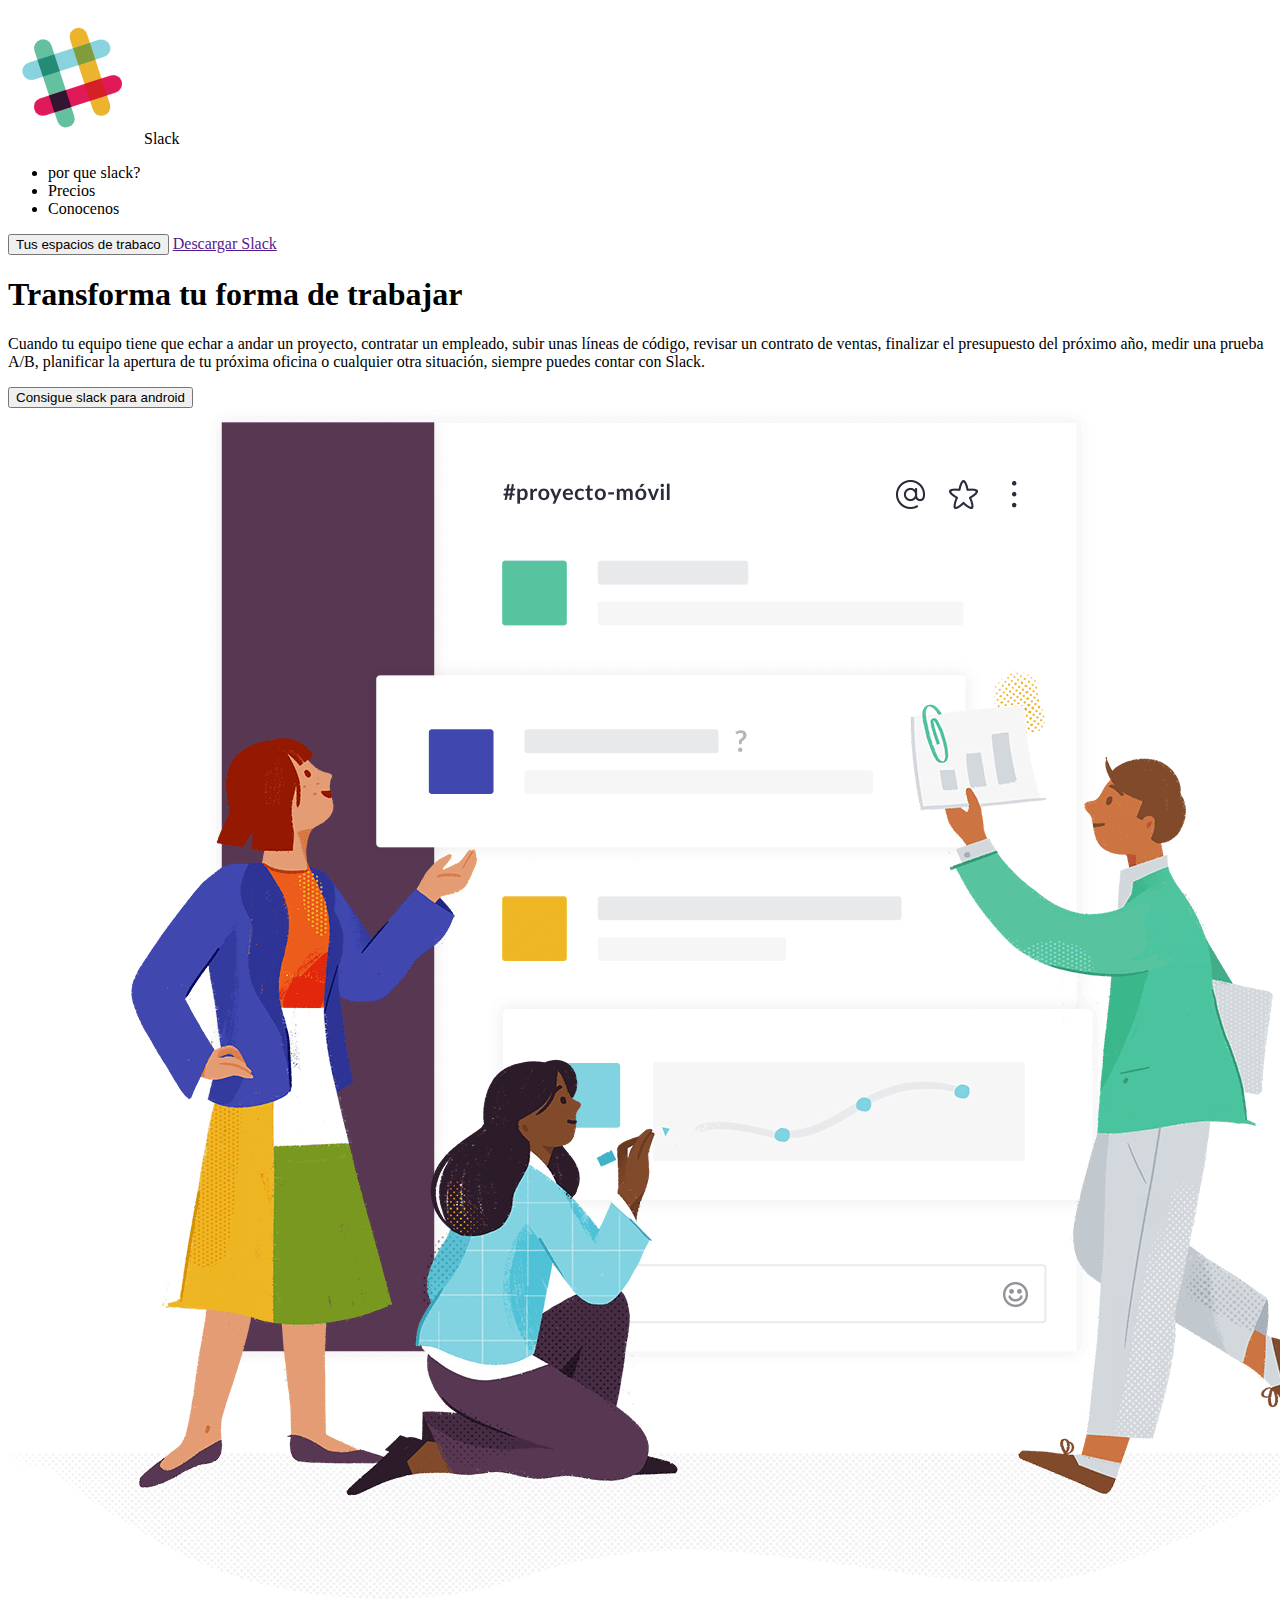
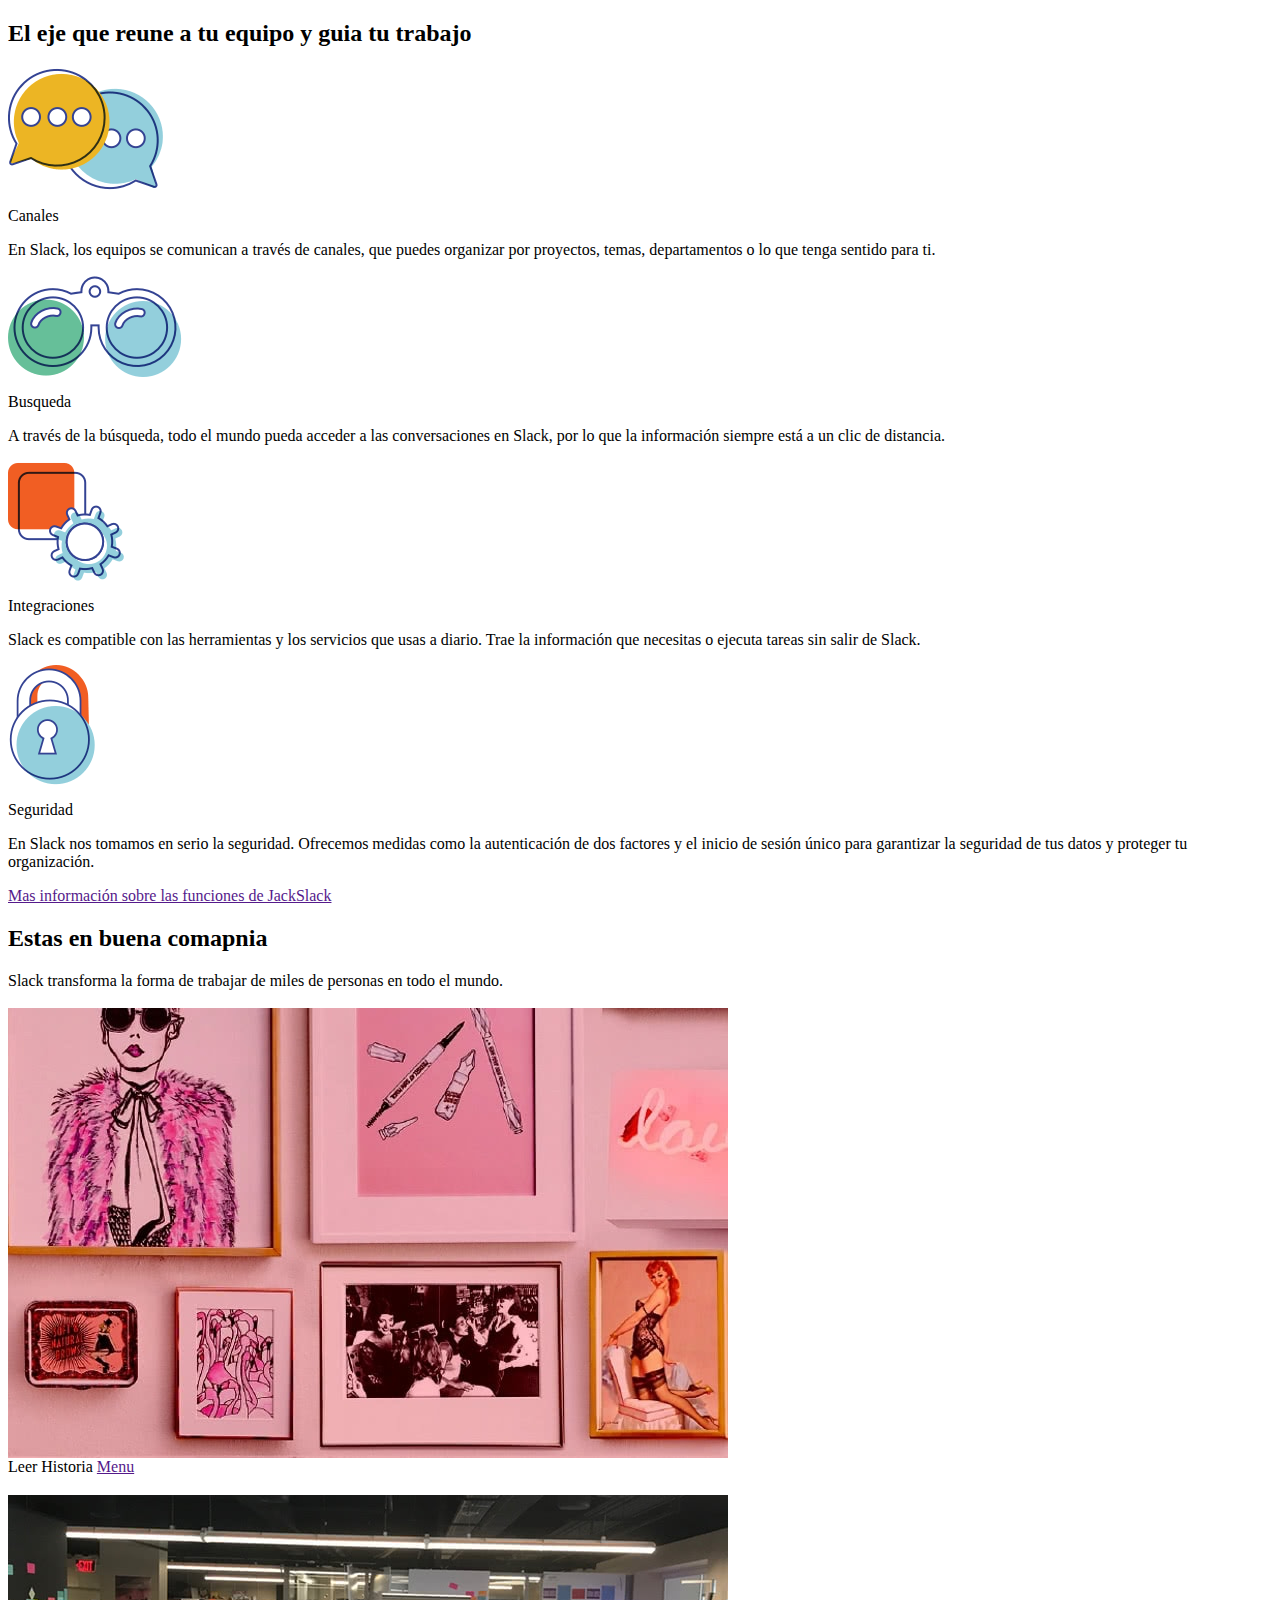
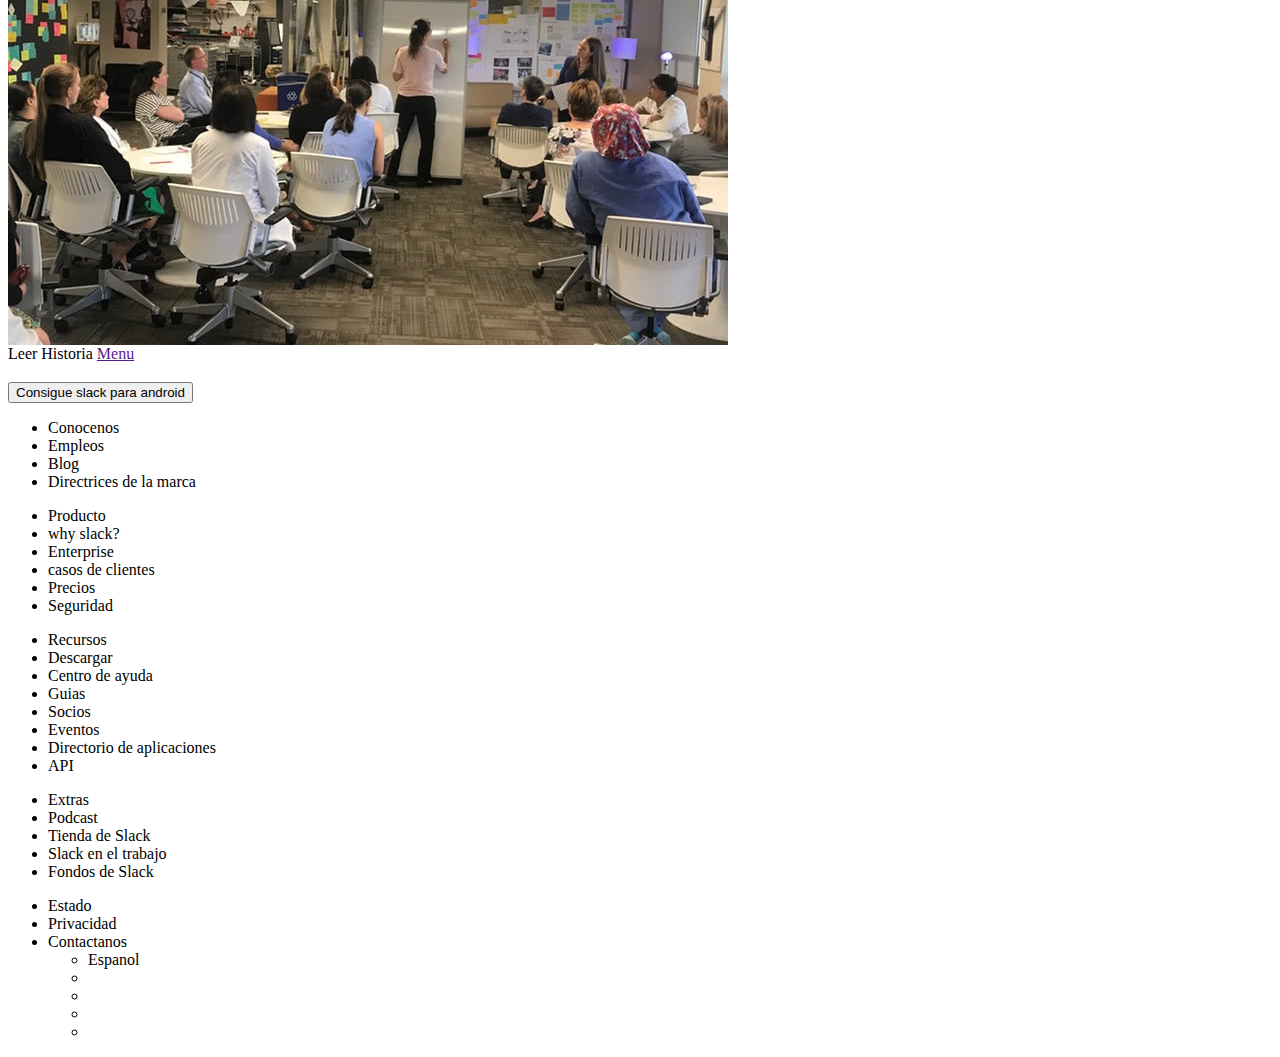
==== html/index.html @ 07c8bf9f "slack clone" ====
<html>
<head>
    <title>JackSlack</title>
    <link rel="stylesheet" href="https://use.fontawesome.com/releases/v5.4.1/css/all.css" integrity="sha384-5sAR7xN1Nv6T6+dT2mhtzEpVJvfS3NScPQTrOxhwjIuvcA67KV2R5Jz6kr4abQsz" crossorigin="anonymous">
</head>
    <body>
    
    <nav>
        <div class="container"><span><img src="images/logo.png">Slack</i></span>
            <div class="text-right"><i class="fas fa-bars"></i></div>
        </div>
    </nav>
    <section class="side-menu">
        <div class="top-bar">
            <span><i class="fab fa-slack"></i></span>
            <ul>
                <li>por que slack?</li>
                <li>Precios</li>
                <li>Conocenos</li>
            </ul>
            <button>Tus espacios de trabaco</button>
            <a href=""><i class="fas fa-download"></i>Descargar Slack</a>

        </div>
    </section>
<header>
    <h1>Transforma tu forma de trabajar</h1>
    <p>Cuando tu equipo tiene que echar a andar un proyecto, contratar un empleado, subir unas líneas de código, revisar un contrato de ventas, finalizar el presupuesto del próximo año, medir una prueba A/B, planificar la apertura de tu próxima oficina o cualquier otra situación, siempre puedes contar con Slack.</p>
    <button>Consigue slack para android</button>
    <img src="images/header.png">
</header>


    <section class="team">
    <h2>El eje que reune a tu equipo y guia tu trabajo</h2>
    <article class="information">
            <img src="images/canales.png" alt="">
            <p>Canales</p>
            <p>En Slack, los equipos se comunican a través de canales, que puedes organizar por proyectos, temas, departamentos o lo que tenga sentido para ti.</p>
    </article>
    <article class="information">
        <img src="images/busqueda.png" alt="">
        <p>Busqueda</p>
        <p>A través de la búsqueda, todo el mundo pueda acceder a las conversaciones en Slack, por lo que la información siempre está a un clic de distancia.</p>
    </article>
    <article class="information">
        <img src="images/integraciones.png" alt="">
        <p>Integraciones</p>
        <p>Slack es compatible con las herramientas y los servicios que usas a diario. Trae la información que necesitas o ejecuta tareas sin salir de Slack.</p>
    </article>
    <article class="information">
        <img src="images/seguridad.png" alt="">
        <p>Seguridad</p>
        <p>En Slack nos tomamos en serio la seguridad. Ofrecemos medidas como la autenticación de dos factores y el inicio de sesión único para garantizar la seguridad de tus datos y proteger tu organización.</p>
        <a href="">Mas información sobre las funciones de JackSlack</a>
    </article>
    </section>
    <section class="buena-compania">
        <h2>Estas en buena comapnia</h2>
        <p>Slack transforma la forma de trabajar de miles de personas en todo el mundo.</p>
        <div class="news-container">
            <span></span>
            <h3></h3>
            <img src="images/not-1.jpg">
            <div class="news-bottom-bar">
                <span>Leer Historia</span>
                <a href="">Menu</a>
            </div>
        </div>
        <div class="news-container">
                <span></span>
                <h3></h3>
                <img src="images/not2.jpg">
                <div class="news-bottom-bar">
                    <span>Leer Historia</span>
                    <a href="">Menu</a>
                </div>
            </div>
    </section>
    <section class="download">
        <div class="companies"></div>
        <div class="download-block">
            <h3 class="download-header"></h3>
            <button>Consigue slack para android</button>
        </div>
    </section>
    <footer>
        <div class="top-footer">
        <img src="">
        <ul class="footer-menu">
            <li class="main-menu-item">Conocenos</li>
            <li>Empleos</li>
            <li>Blog</li>
            <li>Directrices de la marca</li>
        </ul>
        <ul class="footer-menu">
                <li class="main-menu-item">Producto</li>
                <li>why slack?</li>
                <li>Enterprise</li>
                <li>casos de clientes</li>
                <li>Precios</li>
                <li>Seguridad</li>
            </ul>
            <ul class="footer-menu">
                    <li class="main-menu-item">Recursos</li>
                    <li>Descargar</li>
                    <li>Centro de ayuda</li>
                    <li>Guias</li>
                    <li>Socios</li>
                    <li>Eventos</li>
                    <li>Directorio de aplicaciones</li>
                    <li>API</li>
                </ul>
            <ul class="footer-menu">
                        <li class="main-menu-item">Extras</li>
                        <li>Podcast</li>
                        <li>Tienda de Slack</li>
                        <li>Slack en el trabajo</li>
                        <li>Fondos de Slack</li>
                    </ul>
            </div>
            <div class="bottom-footer">
                <ul>
                    <li>Estado</li>
                    <li>Privacidad</li>
                    <li>Contactanos</li>
                <ul>
                    <li>Espanol</li>
                    <li><i class="fab fa-twitter"></i></li>
                    <li><i class="fab fa-facebook"></i></li>
                    <li><i class="fab fa-youtube"></i></li>
                    <li><i class="fab fa-linkedin"></i></li>
                </ul>
                </ul>
            </div>
    </footer>
    </body>
</html>
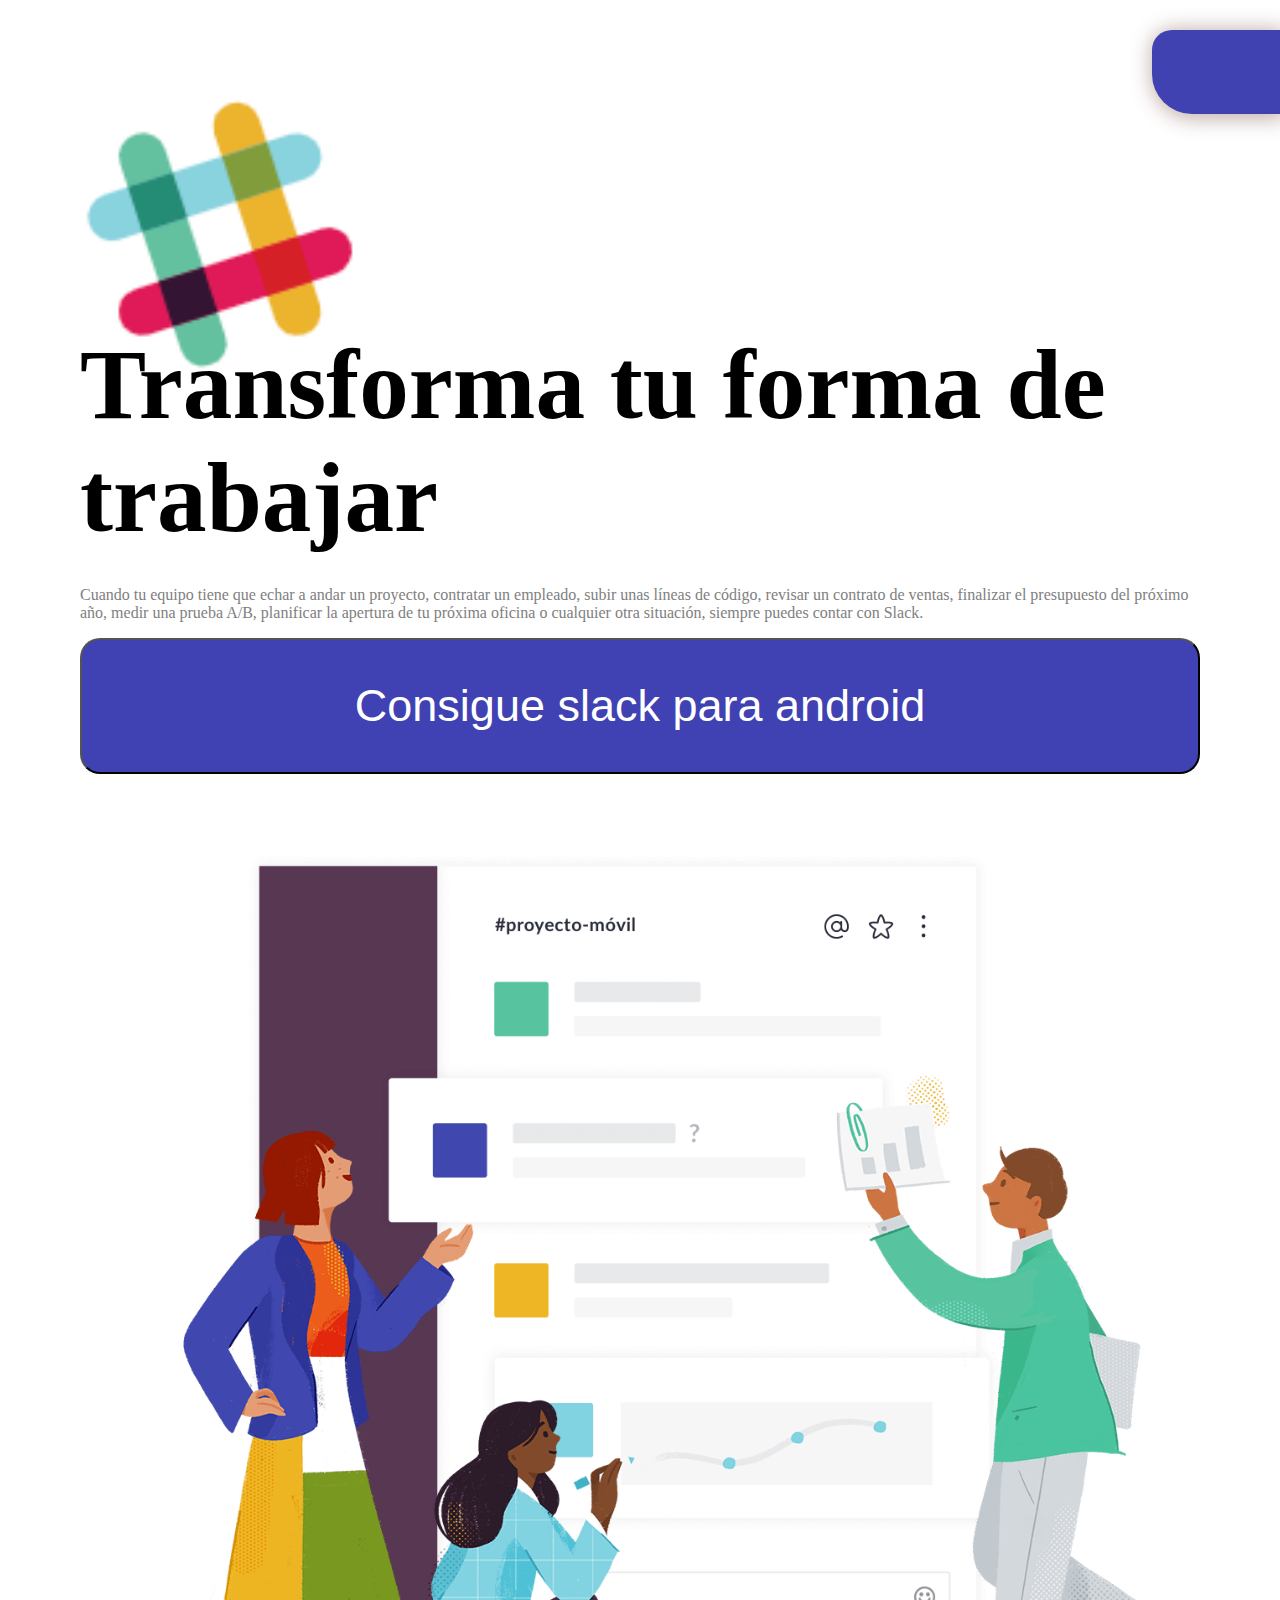
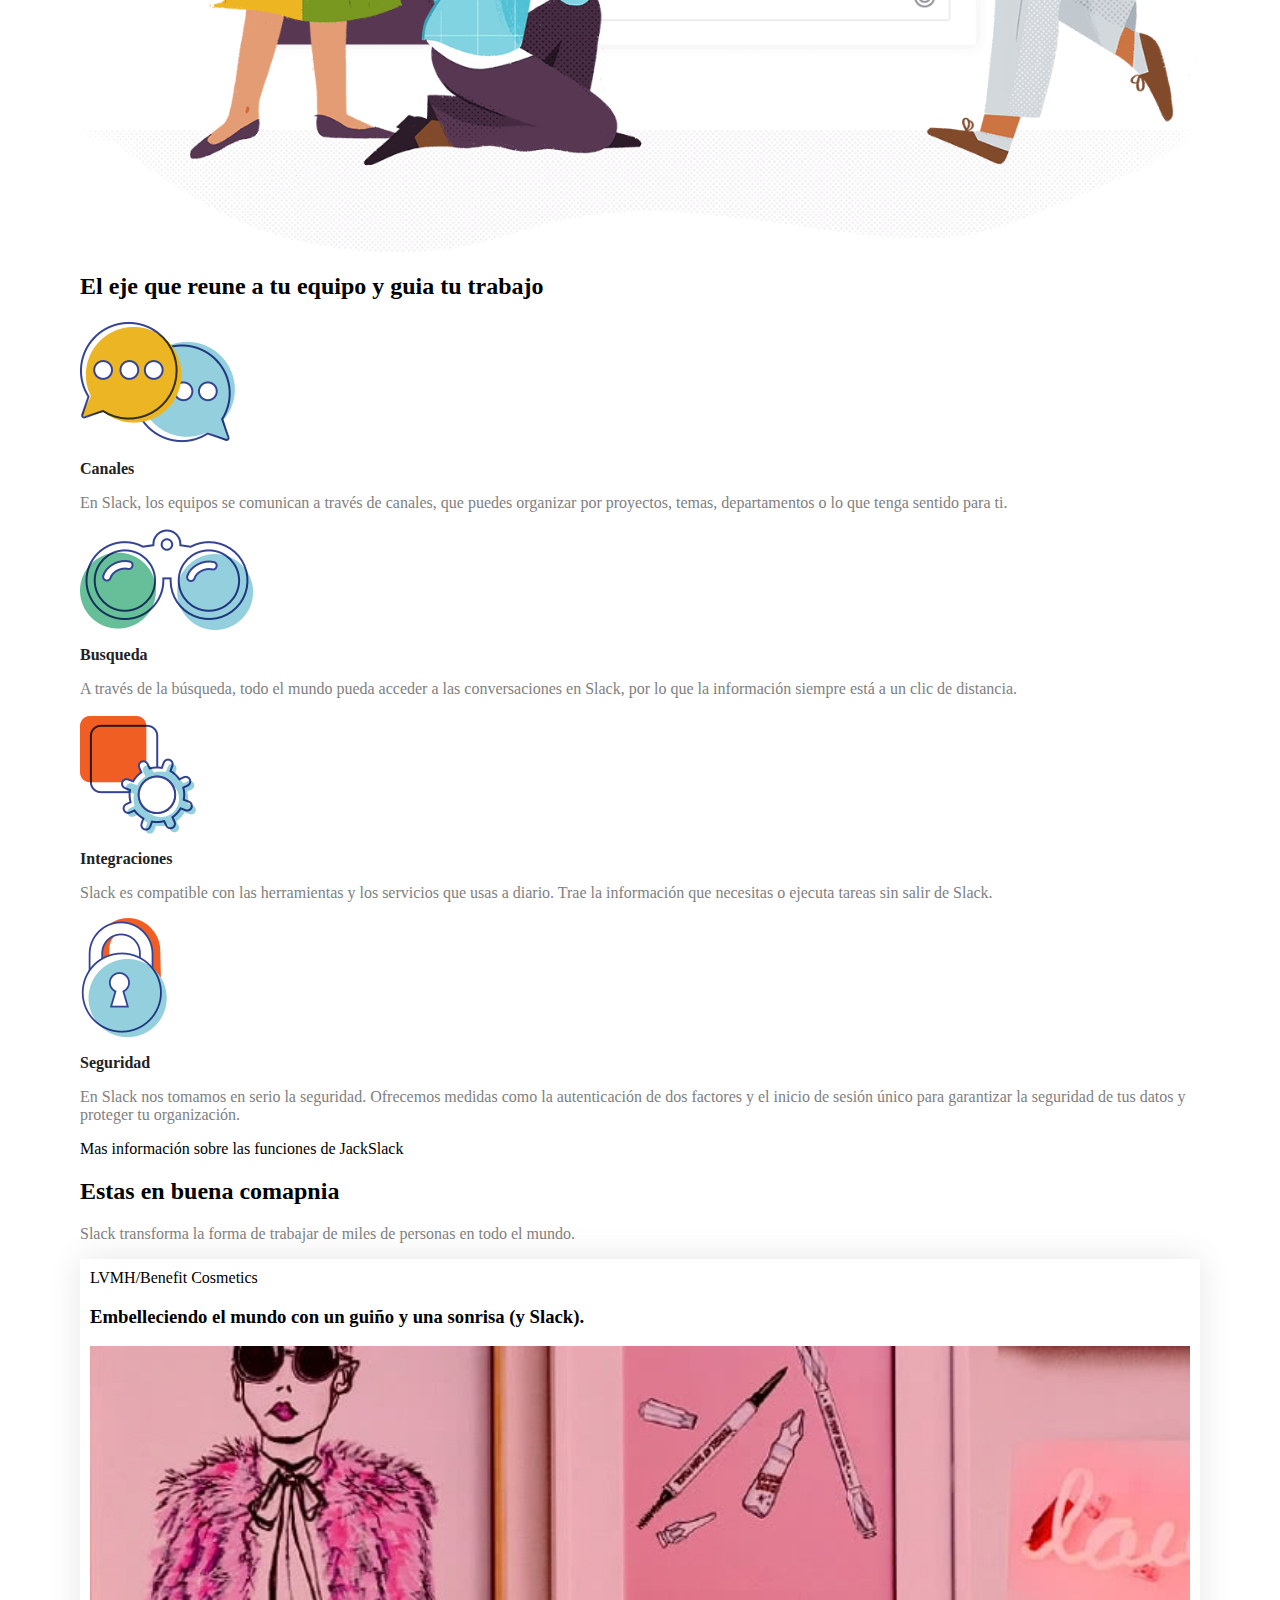
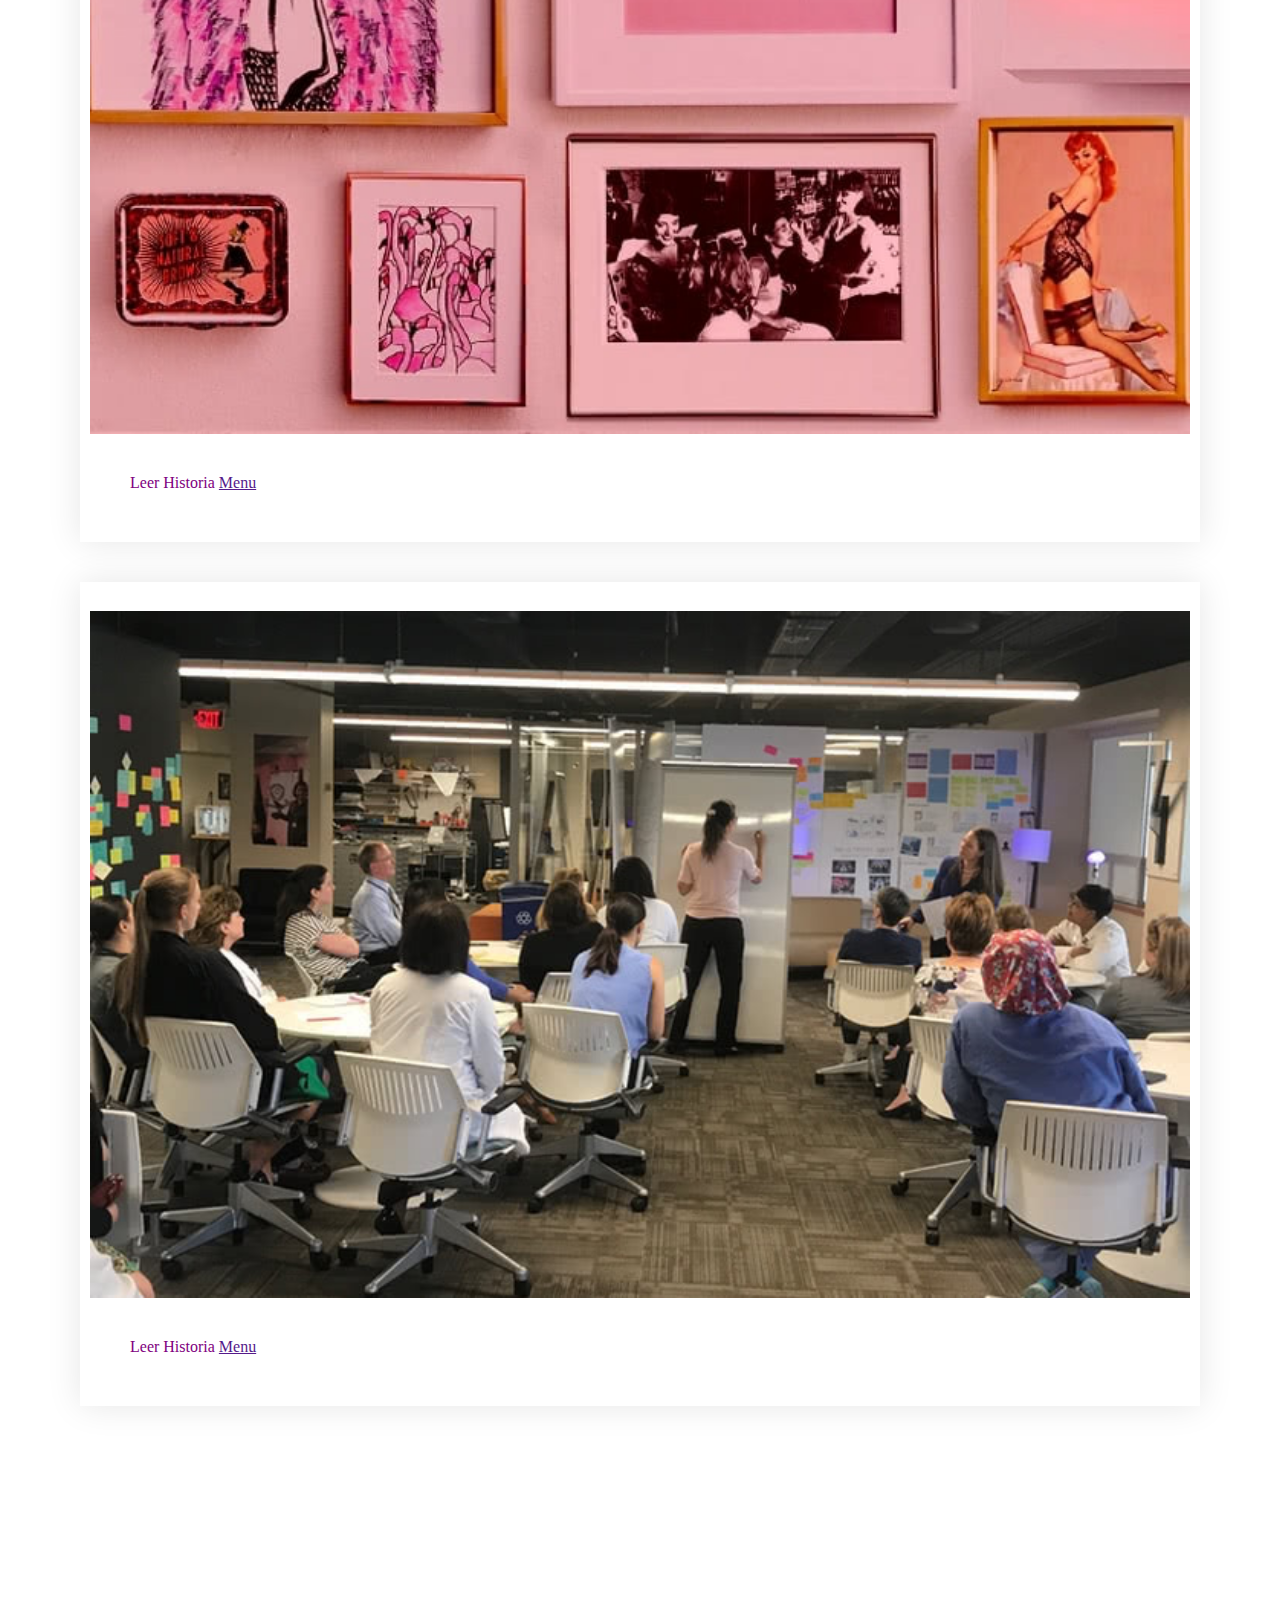
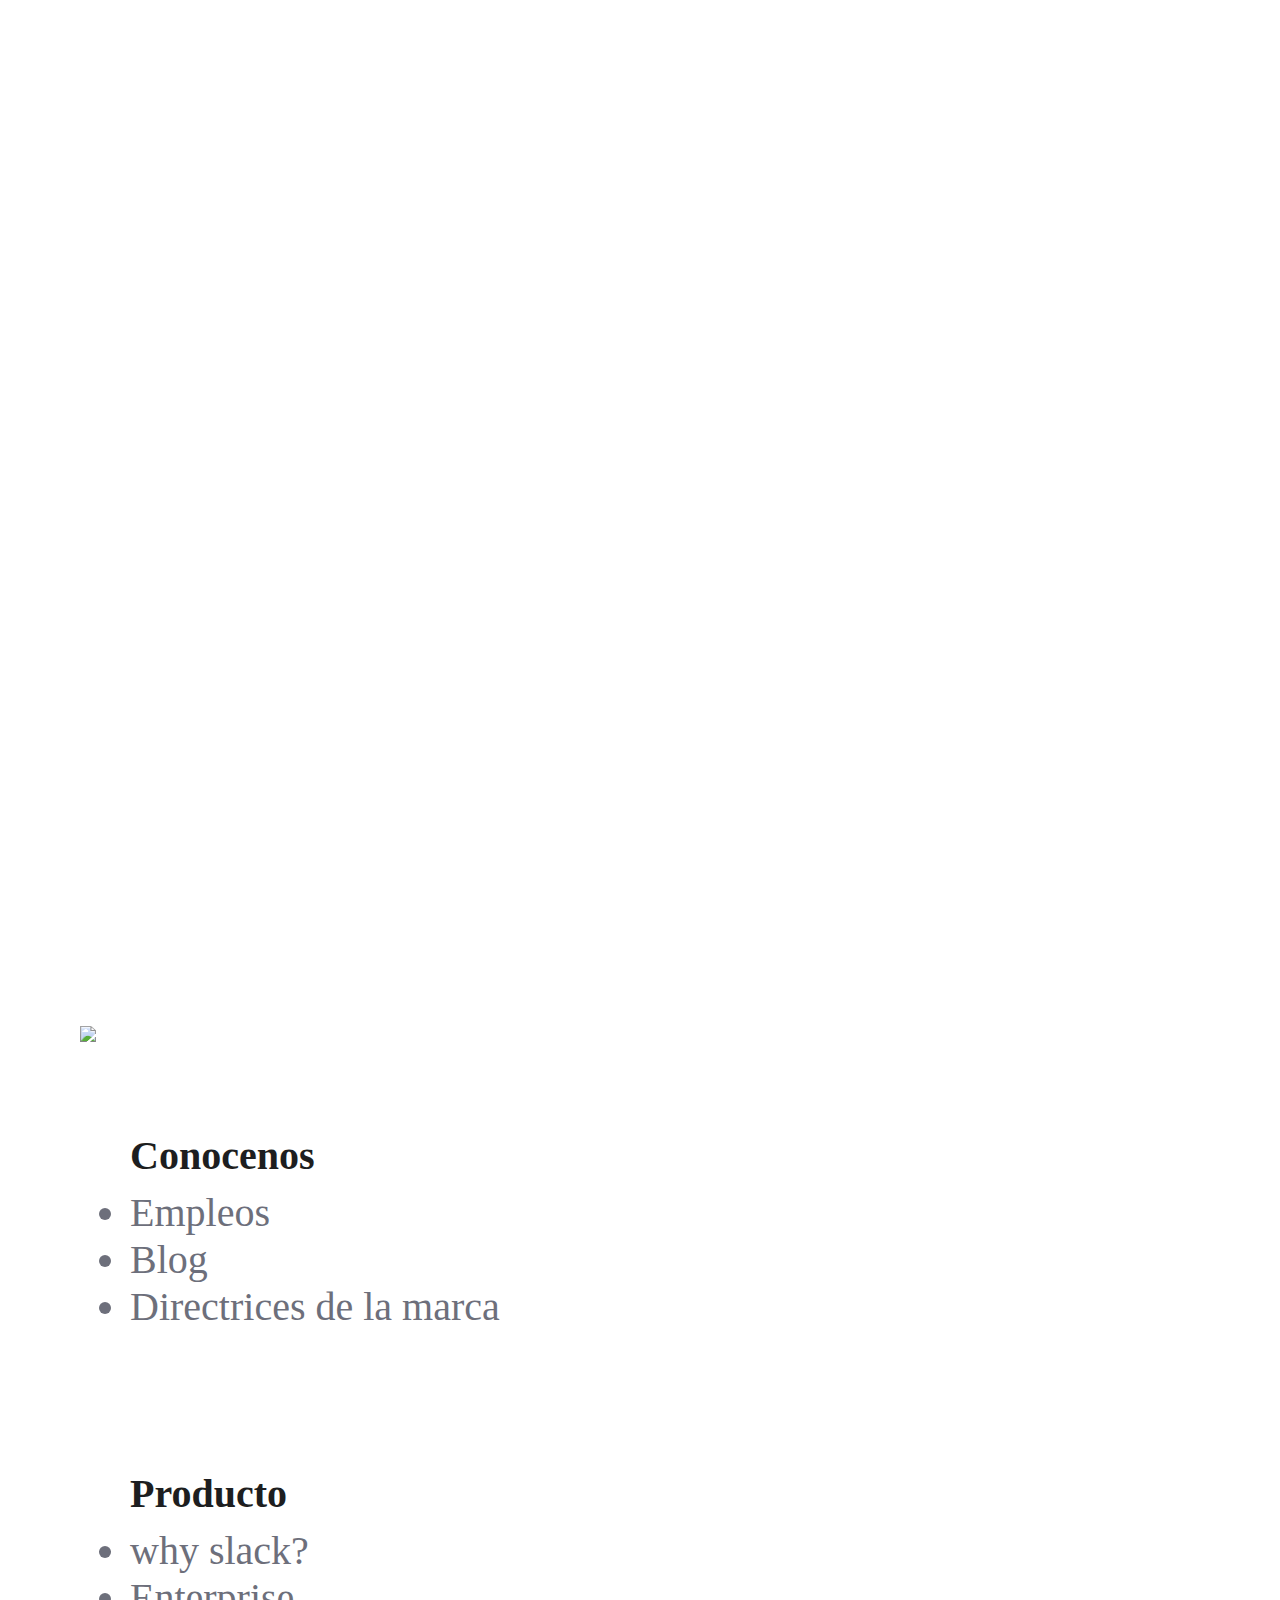
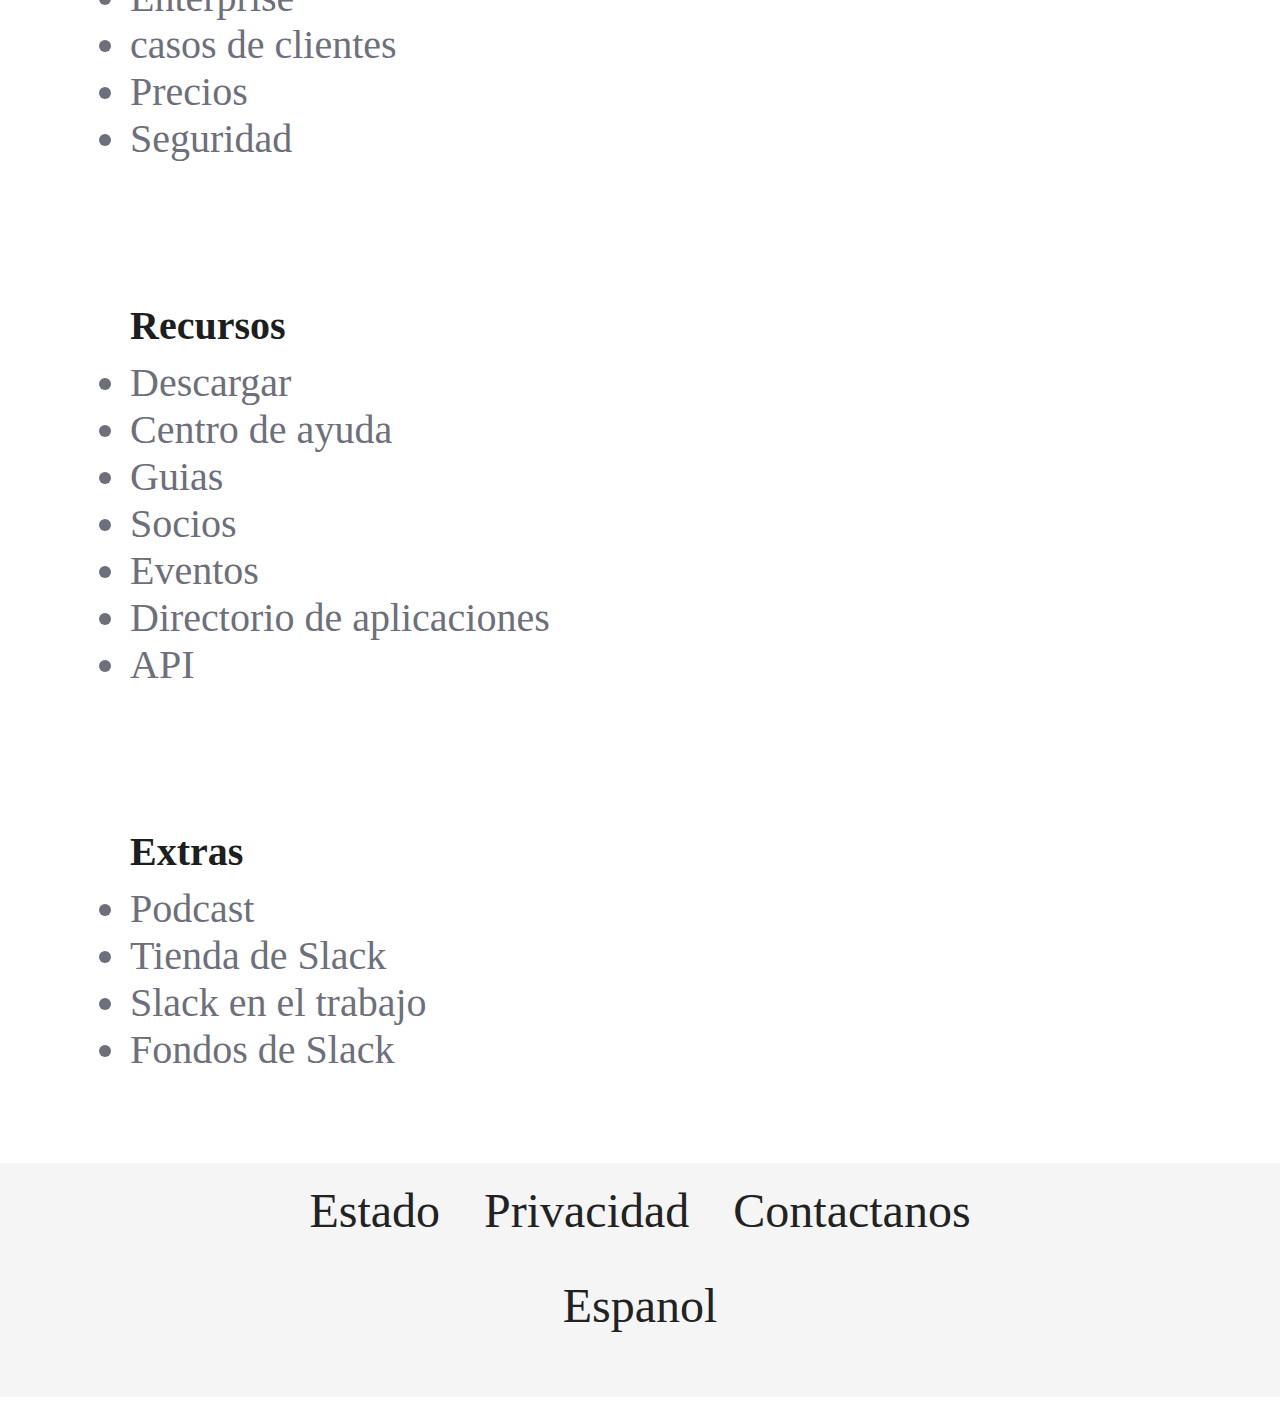
==== commit b23f2886: "new update" ====
--- a/html/index.html
+++ b/html/index.html
@@ -2,13 +2,27 @@
 <head>
     <title>JackSlack</title>
     <link rel="stylesheet" href="https://use.fontawesome.com/releases/v5.4.1/css/all.css" integrity="sha384-5sAR7xN1Nv6T6+dT2mhtzEpVJvfS3NScPQTrOxhwjIuvcA67KV2R5Jz6kr4abQsz" crossorigin="anonymous">
+    <link rel="stylesheet" href="css/styles.css">
 </head>
     <body>
-    
-    <nav>
-        <div class="container"><span><img src="images/logo.png">Slack</i></span>
-            <div class="text-right"><i class="fas fa-bars"></i></div>
+        <div class="sticky">
+            <div class="corner"><span class="menu"></span><i class="fas fa-bars menu"></i>
+                <ul>
+                    <li>Menu</li>         
+                    <li>What we do?</li>
+                    <li>How to use?</li>
+                    <li>Team</li>
+                </ul>
+            </div>
         </div>
+            <nav>
+        
+        <div class="logo-section">
+            <img class="logo" src="images/logo.png"></i>
+            
+        </div>    
+        
+        
     </nav>
     <section class="side-menu">
         <div class="top-bar">
@@ -23,7 +37,7 @@
 
         </div>
     </section>
-<header>
+<header class="container">
     <h1>Transforma tu forma de trabajar</h1>
     <p>Cuando tu equipo tiene que echar a andar un proyecto, contratar un empleado, subir unas líneas de código, revisar un contrato de ventas, finalizar el presupuesto del próximo año, medir una prueba A/B, planificar la apertura de tu próxima oficina o cualquier otra situación, siempre puedes contar con Slack.</p>
     <button>Consigue slack para android</button>
@@ -31,36 +45,36 @@
 </header>
 
 
-    <section class="team">
+    <section class="team container">
     <h2>El eje que reune a tu equipo y guia tu trabajo</h2>
     <article class="information">
             <img src="images/canales.png" alt="">
-            <p>Canales</p>
+            <p class="sub-header">Canales</p>
             <p>En Slack, los equipos se comunican a través de canales, que puedes organizar por proyectos, temas, departamentos o lo que tenga sentido para ti.</p>
     </article>
     <article class="information">
         <img src="images/busqueda.png" alt="">
-        <p>Busqueda</p>
+        <p class="sub-header">Busqueda</p>
         <p>A través de la búsqueda, todo el mundo pueda acceder a las conversaciones en Slack, por lo que la información siempre está a un clic de distancia.</p>
     </article>
     <article class="information">
         <img src="images/integraciones.png" alt="">
-        <p>Integraciones</p>
+        <p class="sub-header">Integraciones</p>
         <p>Slack es compatible con las herramientas y los servicios que usas a diario. Trae la información que necesitas o ejecuta tareas sin salir de Slack.</p>
     </article>
     <article class="information">
         <img src="images/seguridad.png" alt="">
-        <p>Seguridad</p>
+        <p class="sub-header">Seguridad</p>
         <p>En Slack nos tomamos en serio la seguridad. Ofrecemos medidas como la autenticación de dos factores y el inicio de sesión único para garantizar la seguridad de tus datos y proteger tu organización.</p>
-        <a href="">Mas información sobre las funciones de JackSlack</a>
+        <a href="#" class="consigue-link"></a>Mas información sobre las funciones de JackSlack</a>
     </article>
     </section>
-    <section class="buena-compania">
+    <section class="buena-compania container">
         <h2>Estas en buena comapnia</h2>
         <p>Slack transforma la forma de trabajar de miles de personas en todo el mundo.</p>
         <div class="news-container">
-            <span></span>
-            <h3></h3>
+            <span>LVMH/Benefit Cosmetics</span>
+            <h3>Embelleciendo el mundo con un guiño y una sonrisa (y Slack).</h3>
             <img src="images/not-1.jpg">
             <div class="news-bottom-bar">
                 <span>Leer Historia</span>
@@ -81,12 +95,12 @@
         <div class="companies"></div>
         <div class="download-block">
             <h3 class="download-header"></h3>
-            <button>Consigue slack para android</button>
+            <a href="#" class="download-link">Consigue slack para android</a>
         </div>
     </section>
     <footer>
-        <div class="top-footer">
-        <img src="">
+        <div class="top-footer container">
+        <img src="images/footer-logo.png">
         <ul class="footer-menu">
             <li class="main-menu-item">Conocenos</li>
             <li>Empleos</li>
@@ -124,14 +138,15 @@
                     <li>Estado</li>
                     <li>Privacidad</li>
                     <li>Contactanos</li>
+                </ul>
                 <ul>
-                    <li>Espanol</li>
+                    <li id="language">Espanol</li>
                     <li><i class="fab fa-twitter"></i></li>
                     <li><i class="fab fa-facebook"></i></li>
                     <li><i class="fab fa-youtube"></i></li>
                     <li><i class="fab fa-linkedin"></i></li>
                 </ul>
-                </ul>
+                
             </div>
     </footer>
     </body>
--- a/html/css/styles.css
+++ b/html/css/styles.css
@@ -0,0 +1,204 @@
+/* ---- reset ---- */
+
+html {
+    box-sizing: border-box;
+  }
+  *, *:before, *:after {
+    box-sizing: inherit;
+  }
+  body {
+    margin: 0;
+    padding: 0;
+  }
+
+/* ---- Typography ----*/
+  h1{
+    font-family: "Times New Roman",Georgia,serif;
+    font-size: 6.2rem;
+    margin-bottom: 2rem;
+    margin-top: 2rem;
+  }
+  p{
+    font-family: "Times New Roman",Georgia,serif;
+    color: grey;
+  }
+  /* ---- Layout ----*/
+
+.container{
+    margin-left: 80px;
+    margin-right: 80px;
+}
+ul{
+    padding: 0px;
+}
+/* ---- Components ---*/
+  button{
+    background-color: #4042b3;
+    padding: 40px;
+    font-size: 20px;
+    text-align: center;
+    width: 100%;
+    border-radius: 20px;
+    color: white;
+    font-size: 45px;
+    margin-bottom: 80px;
+  }
+ /*--- sections ---*/
+/*Nav bar starts here*/  
+nav{
+    height:200px;
+    padding: 50px;
+    background: white;
+    top: 0;
+}
+
+.logo{
+    width: 360px;
+    
+}
+.logo-text{
+    float: left;
+    padding-top: 50;
+}
+ .menu{   
+    float: right;
+    font-size: 60px;
+    padding: 22px;
+    color: white;
+ }
+ .sticky{
+    position: sticky;
+    top: 0px;
+ }
+ .corner{
+    position: absolute;
+    right: 0px;
+    top: 30px;
+    box-shadow: 2px 2px 20px 3px #79554873;
+    padding: 20px;
+    background: #4042b2;
+    border-radius: 20px 0px 0px 40px;
+ }
+ .corner ul {
+     display: none;
+ }
+ .corner:hover li {
+    display: show;
+ }
+ .corner:hover{
+     width: 200px;
+     padding: 400px;
+ }
+ .corner:hover i{
+    top: 0;
+    position: absolute;
+    right: 20;
+ }
+ .corner:hover .fa-bars:before{
+     content: "\f057"
+
+ } 
+ .corner:hover ul {
+     display: show;
+ }
+ 
+ .fas fa-bars {
+     font-size: 60px;
+ }
+
+
+/*Side-Menu*/
+.side-menu {
+    display: none;
+}
+/*header*/
+
+header img{
+    width: 100%;
+}
+@media(min-width: 720px){
+    header{
+        margin-top: 8rem;
+    }
+/*news-section*/
+.news-container{
+    padding: 10px;
+    box-shadow: 0 0 2rem rgba(0,0,0,.1);
+    margin-bottom: 40px;
+}
+.news-container img {
+    width: 100%;
+}
+.news-bottom-bar{
+    color: purple;
+    padding: 40px;
+}
+.sub-header{
+    color:#222222;
+    font-weight: bold;
+}
+.bottom-bar-links{
+    color: purple;
+    text-align: center;
+}
+.news-menu{
+    float: right;
+    font-size: 40px;
+}
+/*download section*/
+.companies{
+    height: 510px;
+    width: 100%;
+    background-image: url(images/company-logos.png);
+    background-size: contain;
+    background-repeat: no-repeat;
+    background-position-x: 50%;
+}
+.download-block{
+        height: 600px;
+        width: 100%;
+        padding: 25%;
+        background-image: url(images/download.png);
+        color: white;
+        text-align: center;
+}
+.download-link{
+    color: white;
+    font-size: 50px;
+}
+
+
+/*footer*/
+footer{
+    padding-top: 30px;
+}
+.footer-menu{
+    padding: 50px;
+    font-size: 40px;
+}
+.footer-menu li{
+    color: #6d6f7b;
+}
+.footer-menu .main-menu-item{
+    font-weight: bold;
+    color: #1d1e20;
+    list-style-type: none;
+    margin-bottom: 10px;
+}
+.bottom-footer{
+    text-align: center;
+    background: #f5f5f5
+    
+}
+.bottom-footer li{
+    list-style-type: none;
+    color: #222222;
+    font-size: 48px;
+    margin: 20px;
+    display: inline-block;
+
+}
+#language{
+    display: block;
+}
+
